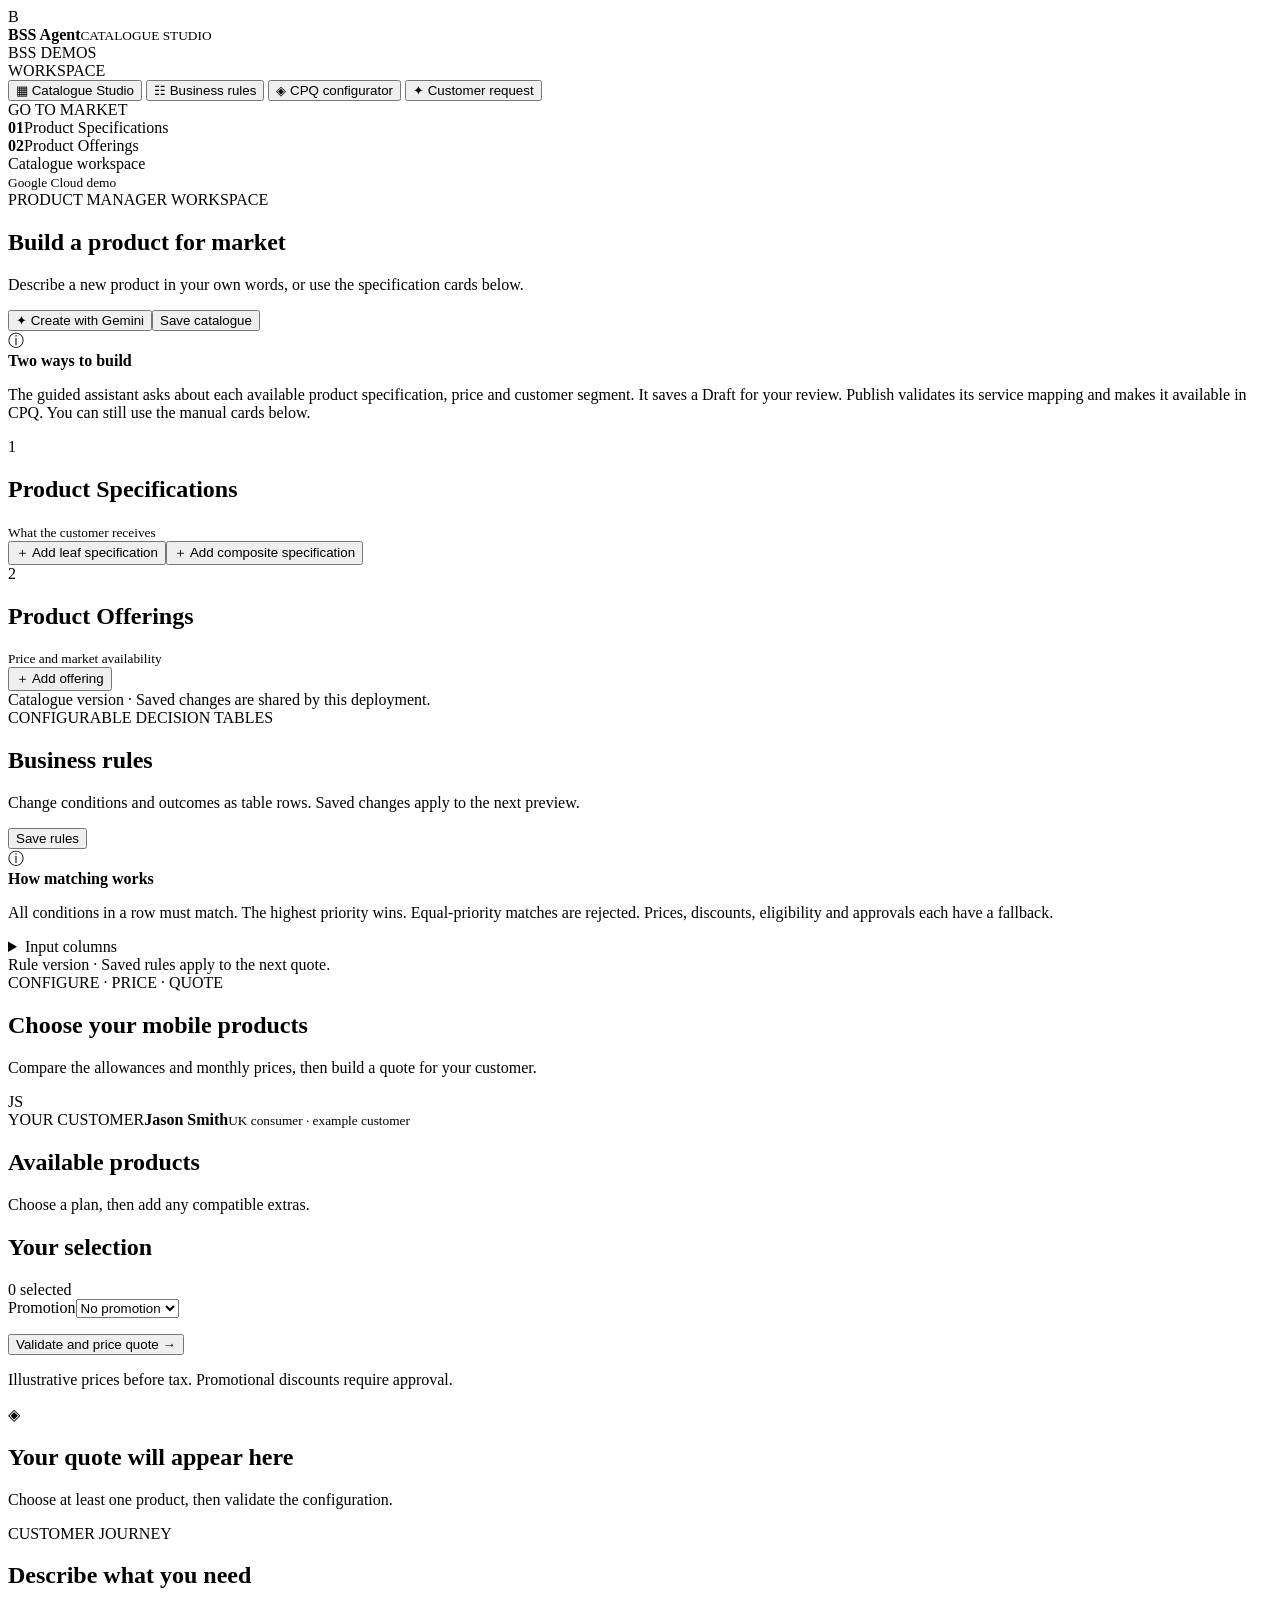
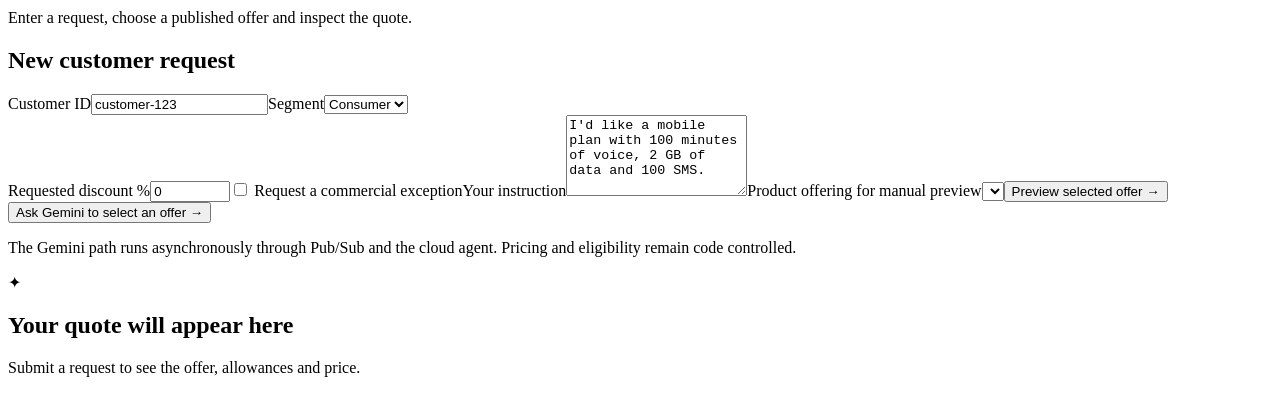
==== ui/index.html @ ac9d4a57 "Initial BSS GCP agent POC" ====
<!doctype html>
<html lang="en">
<head>
  <meta charset="utf-8"><meta name="viewport" content="width=device-width, initial-scale=1">
  <title>BSS Catalogue Studio</title><link rel="stylesheet" href="/style.css"><link rel="stylesheet" href="/assistant.css">
</head>
<body>
  <header class="topbar">
    <div class="brand"><span class="brand-mark">B</span><div><strong>BSS Agent</strong><small>CATALOGUE STUDIO</small></div></div>
    <div class="top-right"><span class="pill preview-pill">BSS DEMO</span><span class="avatar">S</span></div>
  </header>
  <div class="shell">
    <aside class="sidebar">
      <div class="sidebar-label">WORKSPACE</div>
      <button class="nav active" data-view="catalogue"><span>▦</span> Catalogue Studio</button>
      <button class="nav" data-view="rules"><span>☷</span> Business rules</button>
      <button class="nav" data-view="cpq"><span>◈</span> CPQ configurator</button>
      <button class="nav" data-view="request"><span>✦</span> Customer request</button>
      <div class="sidebar-rule"></div>
      <div class="sidebar-label">GO TO MARKET</div>
      <div class="flow-step"><b>01</b><span>Product Specifications</span></div>
      <div class="flow-step"><b>02</b><span>Product Offerings</span></div>
      <div class="sidebar-bottom"><div class="status-dot"></div><span>Catalogue workspace<br><small>Google Cloud demo</small></span></div>
    </aside>
    <main>
      <section id="catalogue-view" class="view">
        <div class="heading"><div><div class="eyebrow">PRODUCT MANAGER WORKSPACE</div><h1>Build a product for market</h1><p>Describe a new product in your own words, or use the specification cards below.</p></div><div class="catalogue-actions"><button id="open-assistant" class="primary" type="button">✦ Create with Gemini</button><button id="save" class="secondary" type="button">Save catalogue</button></div></div>
        <div class="notice"><span>ⓘ</span><div><strong>Two ways to build</strong><p>The guided assistant asks about each available product specification, price and customer segment. It saves a Draft for your review. Publish validates its service mapping and makes it available in CPQ. You can still use the manual cards below.</p></div></div>
        <div class="column-grid product-columns">
          <section class="column"><div class="column-head"><span class="number">1</span><div><h2>Product Specifications</h2><small>What the customer receives</small></div></div><div id="specs" class="cards"></div><button id="new-ps" class="add-button">＋ Add leaf specification</button><button id="new-bundle" class="add-button subtle">＋ Add composite specification</button></section>
          <section class="column"><div class="column-head"><span class="number">2</span><div><h2>Product Offerings</h2><small>Price and market availability</small></div></div><div id="offers" class="cards"></div><button id="new-po" class="add-button">＋ Add offering</button></section>
        </div>
        <div class="footer-note">Catalogue version <code id="version"></code> · Saved changes are shared by this deployment.</div>
      </section>
      <section id="rules-view" class="view hidden">
        <div class="heading"><div><div class="eyebrow">CONFIGURABLE DECISION TABLES</div><h1>Business rules</h1><p>Change conditions and outcomes as table rows. Saved changes apply to the next preview.</p></div><button id="save-rules" class="primary">Save rules</button></div>
        <div class="notice"><span>ⓘ</span><div><strong>How matching works</strong><p>All conditions in a row must match. The highest priority wins. Equal-priority matches are rejected. Prices, discounts, eligibility and approvals each have a fallback.</p></div></div>
        <div id="rule-tabs" class="rule-tabs" role="tablist" aria-label="Decision table"></div>
        <div id="rule-table-panel" class="panel"></div>
        <details class="panel rule-column-panel"><summary>Input columns <span id="column-count"></span></summary><p>Register a customer input here to use it in conditions and the quote form.</p><div id="rule-columns"></div><button id="add-rule-column" class="secondary" type="button">Add input column</button></details>
        <div class="footer-note">Rule version <code id="rules-version"></code> · Saved rules apply to the next quote.</div>
      </section>
      <section id="cpq-view" class="view hidden">
        <div class="heading"><div><div class="eyebrow">CONFIGURE · PRICE · QUOTE</div><h1>Choose your mobile products</h1><p>Compare the allowances and monthly prices, then build a quote for your customer.</p></div></div>
        <div class="cpq-customer-strip"><div class="cpq-customer-icon">JS</div><div><span>YOUR CUSTOMER</span><strong id="cpq-customer-name">Jason Smith</strong><small id="cpq-customer-meta">UK consumer · example customer</small></div></div>
        <div class="cpq-shop-layout">
          <section class="cpq-shop-main"><div class="cpq-shop-heading"><div><h2>Available products</h2><p>Choose a plan, then add any compatible extras.</p></div><span id="cpq-offer-count"></span></div><div id="cpq-plan-grid" class="cpq-plan-grid"></div></section>
          <aside class="panel cpq-basket"><div class="cpq-basket-head"><h2>Your selection</h2><span id="cpq-selected-count">0 selected</span></div><div id="cpq-basket-lines" class="cpq-basket-lines"></div><div class="cpq-promotion-block"><label>Promotion<select id="cpq-promotion"><option value="">No promotion</option></select></label><p id="cpq-promotion-detail" class="form-hint"></p></div><div id="cpq-estimate" class="cpq-estimate"></div><button id="cpq-validate" class="primary full" type="button">Validate and price quote →</button><p class="form-hint">Illustrative prices before tax. Promotional discounts require approval.</p></aside>
        </div>
        <div id="cpq-result" class="panel cpq-result-panel"><div class="empty-icon">◈</div><h2>Your quote will appear here</h2><p>Choose at least one product, then validate the configuration.</p></div>
      </section>
      <section id="request-view" class="view hidden">
        <div class="heading"><div><div class="eyebrow">CUSTOMER JOURNEY</div><h1>Describe what you need</h1><p>Enter a request, choose a published offer and inspect the quote.</p></div></div>
        <div class="request-layout"><form id="request-form" class="panel"><h2>New customer request</h2><label>Customer ID<input name="customerId" value="customer-123" required></label><label>Segment<select name="segment"><option value="consumer">Consumer</option><option value="business">Business</option></select></label><div id="request-context"></div><label>Requested discount %<input name="discountPercent" type="number" min="0" max="100" step="0.01" value="0" required></label><label class="check-label"><input name="exceptionRequested" type="checkbox"> Request a commercial exception</label><label>Your instruction<textarea name="text" rows="5" required>I'd like a mobile plan with 100 minutes of voice, 2 GB of data and 100 SMS.</textarea></label><label>Product offering for manual preview<select name="productOfferingId" id="request-offer"></select></label><button class="primary full" type="submit" value="manual">Preview selected offer →</button><button class="secondary full" type="submit" value="gemini">Ask Gemini to select an offer →</button><p class="form-hint">The Gemini path runs asynchronously through Pub/Sub and the cloud agent. Pricing and eligibility remain code controlled.</p></form><div id="result" class="panel result-panel"><div class="empty-icon">✦</div><h2>Your quote will appear here</h2><p>Submit a request to see the offer, allowances and price.</p></div></div>
      </section>
    </main>
  </div>
  <dialog id="editor"><form id="editor-form" method="dialog"><div class="dialog-head"><div><div class="eyebrow" id="editor-type"></div><h2 id="editor-title"></h2></div><button id="close-editor" class="icon-button" type="button">×</button></div><div id="editor-fields"></div><div class="dialog-actions"><button id="cancel-editor" class="secondary" type="button">Cancel</button><button class="primary" type="submit">Create</button></div></form></dialog>
  <dialog id="assistant-dialog" class="assistant-dialog" aria-labelledby="assistant-title"><div class="dialog-head"><div><div class="eyebrow">GUIDED PRODUCT CREATION</div><h2 id="assistant-title">Describe your new product</h2><p class="assistant-subtitle">Gemini interprets your words. Catalogue validation controls what is saved.</p></div><button id="close-assistant" class="icon-button" type="button" aria-label="Close product assistant">×</button></div><div id="assistant-thread" class="assistant-thread" role="log" aria-live="polite"></div><div id="assistant-review" class="assistant-review hidden"></div><form id="assistant-form" class="assistant-form"><label for="assistant-answer">Your answer</label><div class="assistant-input-row"><textarea id="assistant-answer" rows="2" maxlength="2000" placeholder="For example: A mobile plan with 100 voice minutes, 2 GB data and 100 texts" required></textarea><button id="assistant-mic" class="secondary" type="button" aria-label="Speak your answer" title="Record an answer for Gemini transcription">🎙</button></div><div class="assistant-form-actions"><span id="assistant-voice-note" role="status" aria-live="polite">Type your answer, or press the microphone to record it.</span><button id="assistant-send" class="primary" type="submit">Send answer</button></div></form><div class="assistant-footer"><button id="assistant-create" class="primary hidden" type="button">Save Draft product</button><p id="assistant-error" role="alert"></p></div></dialog>
  <dialog id="rule-editor"><form id="rule-editor-form"><div class="dialog-head"><h2 id="rule-editor-title">Edit rule</h2><button id="close-rule-editor" class="icon-button" type="button" aria-label="Close rule editor">×</button></div><div id="rule-editor-fields" class="dialog-fields"></div><p id="rule-editor-error" role="alert"></p><div class="dialog-actions"><button id="cancel-rule-editor" class="secondary" type="button">Cancel</button><button class="primary" type="submit">Keep changes</button></div></form></dialog>
  <div id="toast" role="status" aria-live="polite"></div>
  <script src="/app.js"></script>
  <script src="/rules.js"></script>
  <script src="/cpq.js"></script>
  <script src="/assistant.js"></script>
  <script src="https://accounts.google.com/gsi/client" async defer></script>
</body></html>
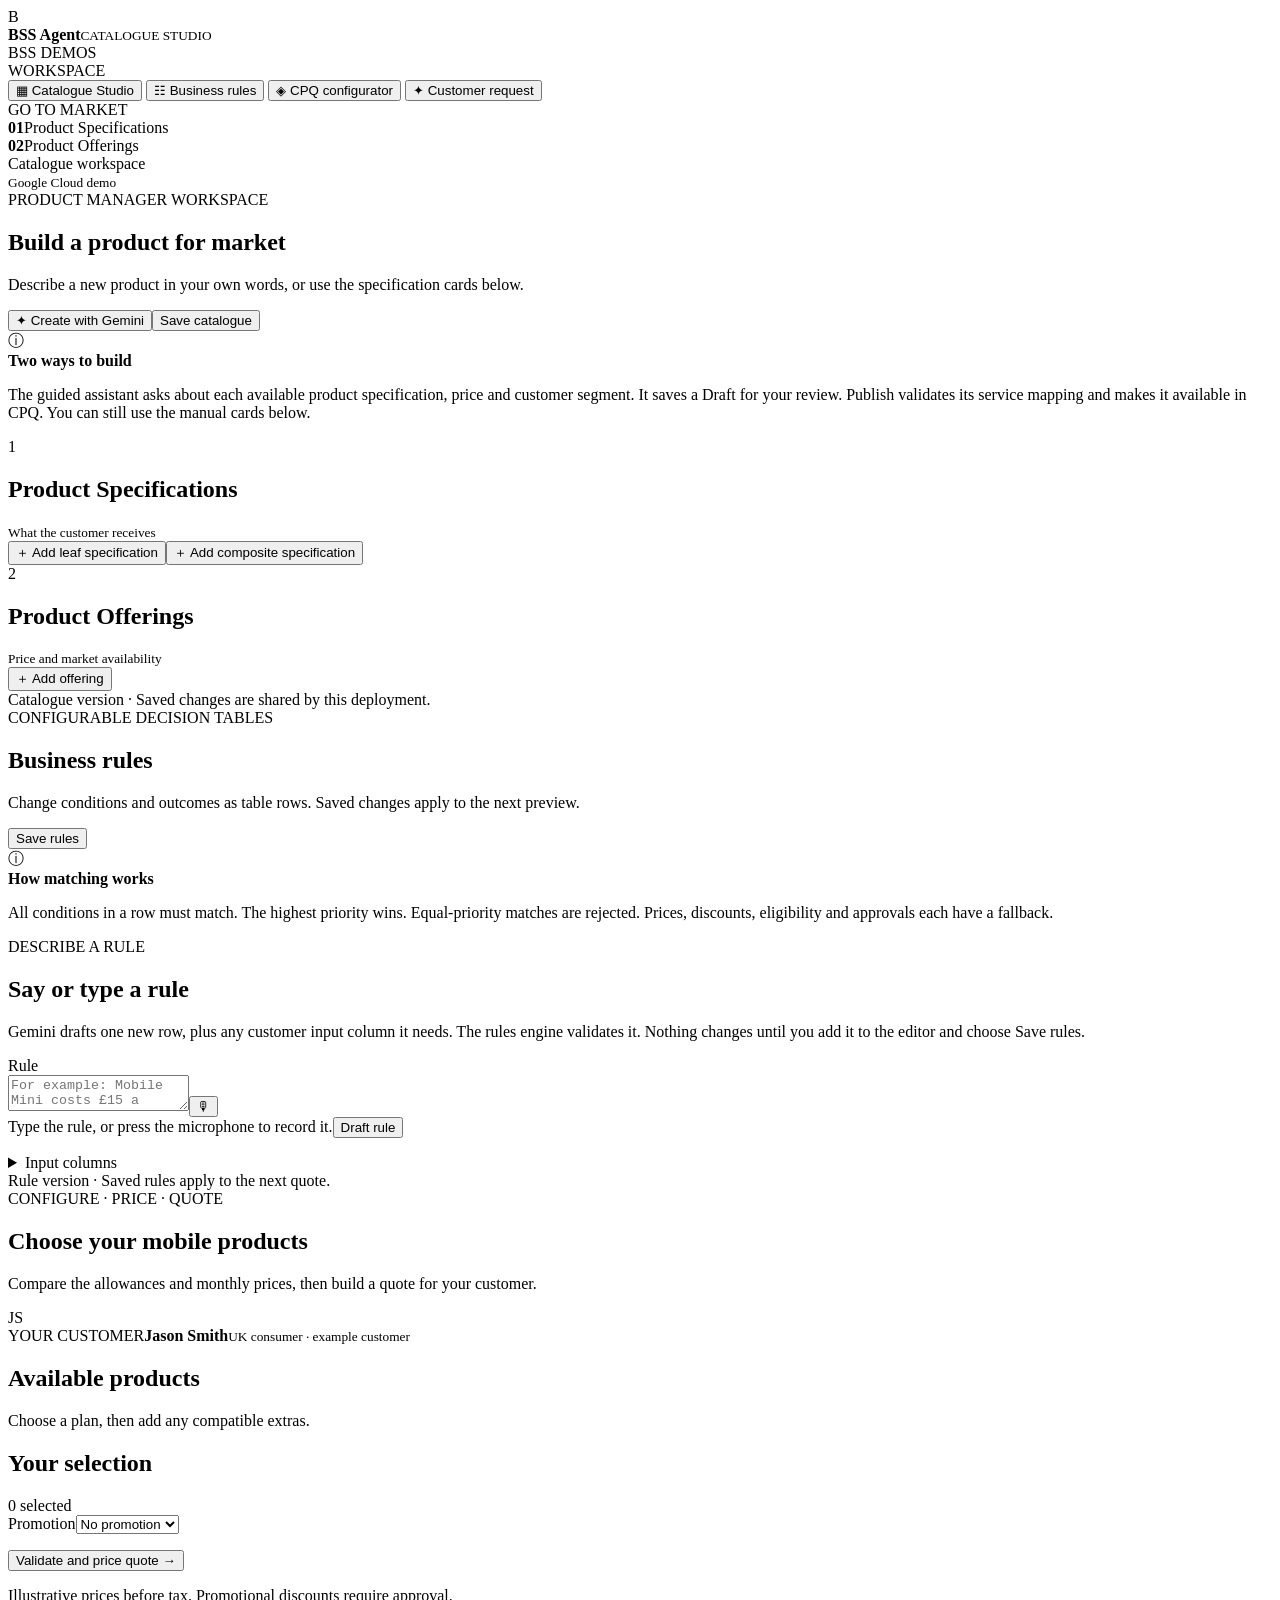
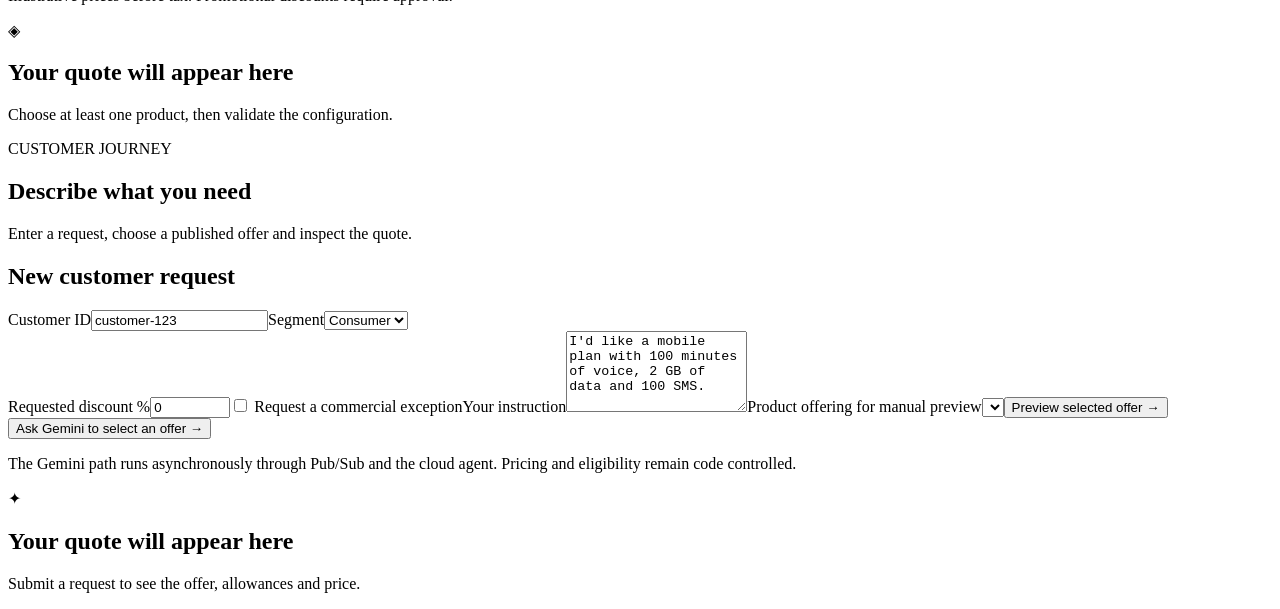
==== commit 8d29fc36: "Persist cloud rule tables and deploy guided rule authoring" ====
--- a/ui/index.html
+++ b/ui/index.html
@@ -35,6 +35,7 @@
       <section id="rules-view" class="view hidden">
         <div class="heading"><div><div class="eyebrow">CONFIGURABLE DECISION TABLES</div><h1>Business rules</h1><p>Change conditions and outcomes as table rows. Saved changes apply to the next preview.</p></div><button id="save-rules" class="primary">Save rules</button></div>
         <div class="notice"><span>ⓘ</span><div><strong>How matching works</strong><p>All conditions in a row must match. The highest priority wins. Equal-priority matches are rejected. Prices, discounts, eligibility and approvals each have a fallback.</p></div></div>
+        <div class="panel rule-assistant"><div class="eyebrow">DESCRIBE A RULE</div><h2>Say or type a rule</h2><p>Gemini drafts one new row, plus any customer input column it needs. The rules engine validates it. Nothing changes until you add it to the editor and choose Save rules.</p><form id="rule-assistant-form"><label for="rule-assistant-text" class="visually-hidden">Rule</label><div class="assistant-input-row"><textarea id="rule-assistant-text" rows="2" maxlength="1000" placeholder="For example: Mobile Mini costs £15 a month on a 24-month contract from 1 April 2027" required></textarea><button id="rule-assistant-mic" class="secondary" type="button" aria-label="Speak the rule" title="Record the rule for Gemini transcription">🎙</button></div><div class="assistant-form-actions"><span id="rule-assistant-note" role="status" aria-live="polite">Type the rule, or press the microphone to record it.</span><button id="rule-assistant-send" class="primary" type="submit">Draft rule</button></div></form><div id="rule-assistant-review" class="assistant-review hidden"></div><p id="rule-assistant-error" class="rule-assistant-error" role="alert"></p></div>
         <div id="rule-tabs" class="rule-tabs" role="tablist" aria-label="Decision table"></div>
         <div id="rule-table-panel" class="panel"></div>
         <details class="panel rule-column-panel"><summary>Input columns <span id="column-count"></span></summary><p>Register a customer input here to use it in conditions and the quote form.</p><div id="rule-columns"></div><button id="add-rule-column" class="secondary" type="button">Add input column</button></details>
@@ -60,6 +61,7 @@
   <dialog id="rule-editor"><form id="rule-editor-form"><div class="dialog-head"><h2 id="rule-editor-title">Edit rule</h2><button id="close-rule-editor" class="icon-button" type="button" aria-label="Close rule editor">×</button></div><div id="rule-editor-fields" class="dialog-fields"></div><p id="rule-editor-error" role="alert"></p><div class="dialog-actions"><button id="cancel-rule-editor" class="secondary" type="button">Cancel</button><button class="primary" type="submit">Keep changes</button></div></form></dialog>
   <div id="toast" role="status" aria-live="polite"></div>
   <script src="/app.js"></script>
+  <script src="/voice.js"></script>
   <script src="/rules.js"></script>
   <script src="/cpq.js"></script>
   <script src="/assistant.js"></script>
